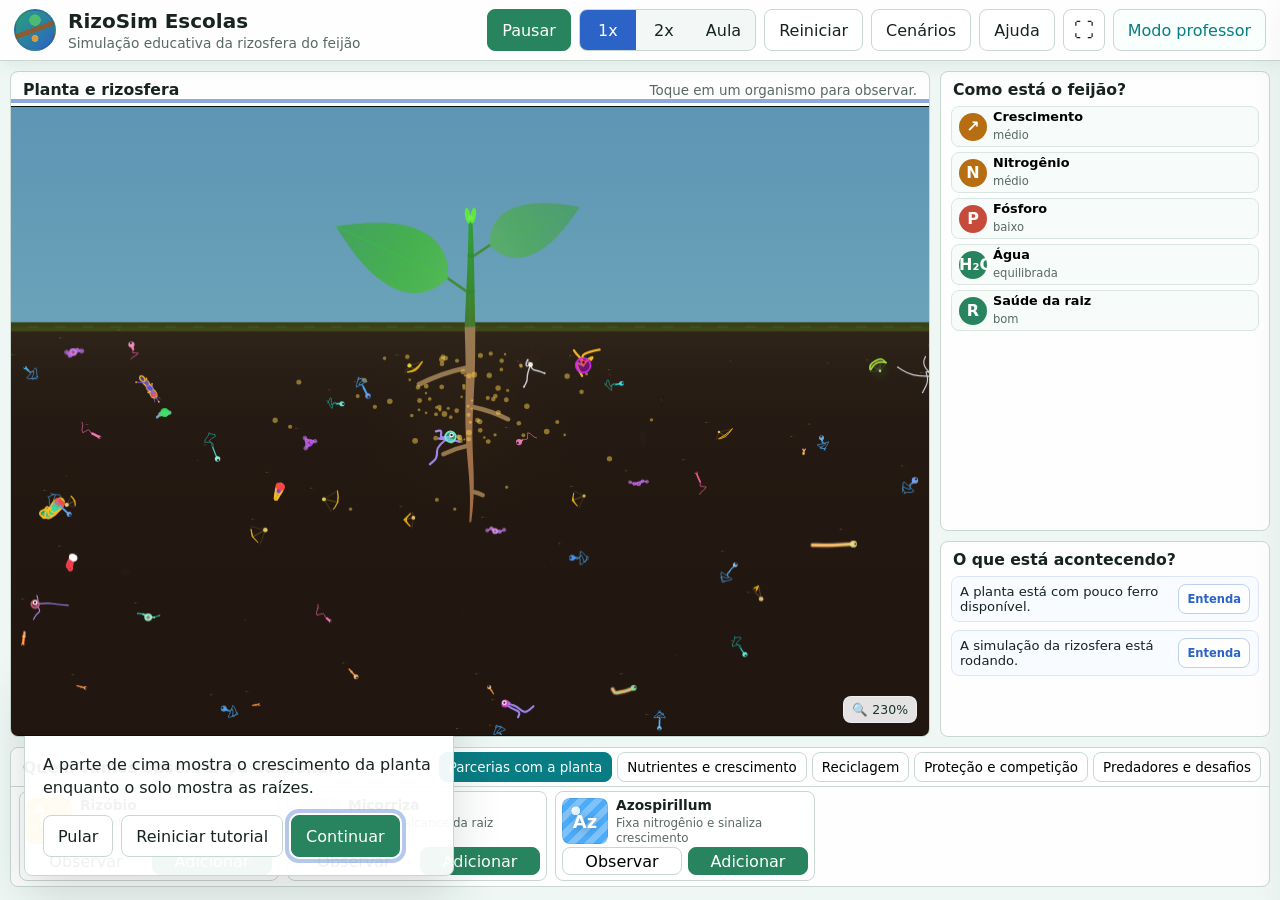
==== index.html @ 5b206ecc "Improve school explanations and tablet flow" ====
<!doctype html>
<html lang="pt-BR">
<head>
  <meta charset="utf-8">
  <meta name="viewport" content="width=device-width, initial-scale=1">
  <title>RizoSim Escolas</title>
  <link rel="stylesheet" href="css/styles.css">
</head>
<body>
  <a class="skip-link" href="#mainStage">Pular para a simulação</a>

  <div class="school-app">
    <header class="topbar">
      <div class="brand">
        <span class="brand-mark" aria-hidden="true"></span>
        <div>
          <h1>RizoSim Escolas</h1>
          <p>Simulação educativa da rizosfera do feijão</p>
        </div>
      </div>

      <nav class="top-actions" aria-label="Controles principais">
        <button id="playBtn" class="command primary" type="button">Pausar</button>
        <div class="segmented" role="group" aria-label="Velocidade da simulação">
          <button class="segment is-active" type="button" data-speed="1" aria-pressed="true">1x</button>
          <button class="segment" type="button" data-speed="2" aria-pressed="false">2x</button>
          <button class="segment" type="button" data-speed="4" aria-pressed="false">Aula</button>
        </div>
        <button id="resetBtn" class="command" type="button">Reiniciar</button>
        <button id="scenarioBtn" class="command" type="button" aria-expanded="false" aria-controls="scenarioPanel">Cenários</button>
        <button id="helpBtn" class="command" type="button">Ajuda</button>
        <button id="fullscreenBtn" class="icon-command" type="button" aria-label="Tela cheia" title="Tela cheia">⛶</button>
        <button id="teacherBtn" class="teacher-link" type="button" aria-controls="sb" aria-expanded="false">Modo professor</button>
      </nav>
    </header>

    <main id="mainStage" class="school-grid">
      <section class="simulation-region" aria-labelledby="simTitle">
        <div class="section-label">
          <h2 id="simTitle">Planta e rizosfera</h2>
          <span id="observeModeLabel">Toque em um organismo para observar.</span>
        </div>

        <div id="cw" class="canvas-shell" tabindex="0" role="img" aria-label="Simulação visual do feijão, suas raízes e organismos da rizosfera">
          <canvas id="pond"></canvas>
          <div id="zi" aria-hidden="true">100%</div>
          <div id="evl" class="engine-log" aria-hidden="true"></div>
          <div id="focusShade" aria-hidden="true"></div>
          <div id="selectionRing" aria-hidden="true"></div>
          <aside id="selectedBubble" class="selected-bubble" aria-live="polite" hidden>
            <button id="closeSelectionBtn" class="icon-command small" type="button" aria-label="Fechar seleção">×</button>
            <p class="eyebrow">O que está fazendo agora?</p>
            <h3 id="selectedName">Organismo</h3>
            <p id="selectedAction">Selecione um organismo na simulação.</p>
          </aside>
        </div>

        <p class="disclaimer">Esta é uma simulação educativa. Na natureza, os resultados dependem do solo, da planta, do ambiente e das linhagens dos organismos.</p>
        <p id="textAlternative" class="text-alternative" aria-live="polite">A simulação está iniciando.</p>
      </section>

      <aside class="bean-region" aria-labelledby="beanTitle">
        <div class="section-label">
          <h2 id="beanTitle">Como está o feijão?</h2>
        </div>
        <div id="beanIndicators" class="indicator-stack"></div>
      </aside>

      <aside class="events-region" aria-labelledby="eventsTitle">
        <div class="section-label">
          <h2 id="eventsTitle">O que está acontecendo?</h2>
        </div>
        <ol id="childEventList" class="child-events" aria-live="polite"></ol>
      </aside>

      <section class="organisms-region" aria-labelledby="organismsTitle">
        <div class="organism-head">
          <div class="section-label">
            <h2 id="organismsTitle">Quem vamos observar ou adicionar?</h2>
          </div>
          <div id="categoryTabs" class="category-tabs" role="tablist" aria-label="Categorias de organismos"></div>
        </div>
        <div id="organismCards" class="organism-cards" aria-live="polite"></div>
      </section>
    </main>
  </div>

  <div id="scenarioBackdrop" class="scenario-backdrop" hidden></div>
  <section id="scenarioPanel" class="floating-panel scenario-panel" role="dialog" aria-modal="true" aria-label="Cenários didáticos" tabindex="-1" hidden>
    <div class="floating-head">
      <h2>Cenários</h2>
      <button class="icon-command small" type="button" data-close-panel="scenarioPanel" aria-label="Fechar cenários">×</button>
    </div>
    <div id="scenarioList" class="scenario-list"></div>
  </section>

  <dialog id="explainDialog" class="explain-dialog">
    <form method="dialog">
      <button class="icon-command small dialog-close" value="close" aria-label="Fechar">×</button>
      <p id="explainEyebrow" class="eyebrow">Entenda</p>
      <h2 id="explainTitle">Acontecimento</h2>
      <p id="explainText"></p>
      <div id="explainActions" class="explain-actions" hidden></div>
    </form>
  </dialog>

  <section id="tutorialOverlay" class="tutorial-overlay" role="dialog" aria-labelledby="tutorialTitle" aria-describedby="tutorialText" hidden>
    <div class="tutorial-card">
      <p class="eyebrow">Exploração guiada</p>
      <h2 id="tutorialTitle">Este é o feijão.</h2>
      <p id="tutorialText">Observe a parte aérea e as raízes crescendo juntas.</p>
      <div class="tutorial-actions">
        <button id="tutorialSkipBtn" class="command" type="button">Pular</button>
        <button id="tutorialRestartBtn" class="command" type="button">Reiniciar tutorial</button>
        <button id="tutorialNextBtn" class="command primary" type="button">Continuar</button>
      </div>
    </div>
  </section>

  <div id="sbOverlay" class="teacher-overlay" hidden></div>
  <button id="sheetToggle" type="button" hidden>Configurações</button>
  <div id="mobileInfo" hidden></div>

  <aside id="sb" class="teacher-drawer" aria-label="Modo professor" aria-hidden="true">
    <div class="teacher-head">
      <div>
        <p class="eyebrow">Modo professor</p>
        <h2>Controles técnicos</h2>
      </div>
      <button id="teacherClose" class="icon-command" type="button" aria-label="Fechar modo professor">×</button>
    </div>

    <div class="teacher-controls">
      <button id="btnP" class="command primary" type="button" onclick="RizoSimEngine.togglePause()">Pausar</button>
      <button class="command" type="button" onclick="RizoSimEngine.reset()">Reiniciar</button>
      <button class="command danger" type="button" onclick="bottleneck()">Gargalo populacional</button>
    </div>

    <div class="teacher-card">
      <h3>Velocidade</h3>
      <div class="srow teacher-speed" role="group" aria-label="Velocidade técnica">
        <button id="sp1" class="is-active" type="button" data-speed="1" onclick="RizoSimEngine.setSpeed(1)">1x</button>
        <button id="sp2" type="button" data-speed="2" onclick="RizoSimEngine.setSpeed(2)">2x</button>
        <button id="sp4" type="button" data-speed="4" onclick="RizoSimEngine.setSpeed(4)">Aula</button>
        <button id="sp8" type="button" onclick="RizoSimEngine.setSpeed(8)">8x</button>
      </div>
    </div>

    <div class="teacher-card">
      <h3>Valores da planta</h3>
      <div class="teacher-bars">
        <div><span>Biomassa</span><b id="tBio">50</b><i><em id="bBio"></em></i></div>
        <div><span>N</span><b id="tN">35</b><i><em id="bN"></em></i></div>
        <div><span>P</span><b id="tP">30</b><i><em id="bP"></em></i></div>
        <div><span>Fe</span><b id="tFe">25</b><i><em id="bFe"></em></i></div>
        <div><span>AIA</span><b id="tAIA">10</b><i><em id="bAIA"></em></i></div>
        <div><span>Estresse</span><b id="tStr">0</b><i><em id="bStr"></em></i></div>
      </div>
    </div>

    <div class="teacher-card">
      <h3>Estoques químicos</h3>
      <div class="soil-readouts">
        <div><span>C orgânico</span><i><em id="sbCorg"></em></i><b id="svCorg">800</b></div>
        <div><span>NH4+</span><i><em id="sbNH4"></em></i><b id="svNH4">45</b></div>
        <div><span>NO3-</span><i><em id="sbNO3"></em></i><b id="svNO3">35</b></div>
        <div><span>Fósforo livre</span><i><em id="sbPfree"></em></i><b id="svPfree">25</b></div>
        <div><span>Fósforo ligado</span><i><em id="sbPbound"></em></i><b id="svPbound">60</b></div>
        <div><span>Fe3+</span><i><em id="sbFe3"></em></i><b id="svFe3">60</b></div>
        <div><span>Fe2+</span><i><em id="sbFe2"></em></i><b id="svFe2">15</b></div>
        <div><span>Oxigênio</span><i><em id="sbO2"></em></i><b id="svO2">75</b></div>
      </div>
    </div>

    <div class="teacher-card">
      <h3>Ambiente e estoques iniciais</h3>
      <div class="soil-buttons" role="group" aria-label="Tipo de solo">
        <button id="sSandy" type="button" onclick="setSoil('sandy')">Arenoso</button>
        <button id="sLoam" class="act" type="button" onclick="setSoil('loam')">Franco</button>
        <button id="sClay" type="button" onclick="setSoil('clay')">Argiloso</button>
      </div>
      <label>Microbiota inicial <output id="vMI">1.0x</output><input id="rMI" type="range" min="0" max="4" step="0.1" value="1"></label>
      <label>C orgânico <output id="vIC">800</output><input id="rIC" type="range" min="0" max="1500" step="10" value="800"></label>
      <label>NH4+ <output id="vINH4">45</output><input id="rINH4" type="range" min="0" max="150" value="45"></label>
      <label>NO3- <output id="vINO3">35</output><input id="rINO3" type="range" min="0" max="150" value="35"></label>
      <label>Fósforo livre <output id="vIPf">25</output><input id="rIPf" type="range" min="0" max="100" value="25"></label>
      <label>Fósforo ligado <output id="vIPb">60</output><input id="rIPb" type="range" min="0" max="200" value="60"></label>
      <label>Fe3+ <output id="vIFe3">60</output><input id="rIFe3" type="range" min="0" max="150" value="60"></label>
      <label>Fe2+ <output id="vIFe2">15</output><input id="rIFe2" type="range" min="0" max="100" value="15"></label>
      <label>Temperatura <output id="vT">25°C</output><input id="rT" type="range" min="5" max="45" value="25" oninput="updEnv()"></label>
      <label>pH <output id="vPH">6.5</output><input id="rPH" type="range" min="4" max="9" step="0.1" value="6.5" oninput="updEnv()"></label>
      <label>Umidade <output id="vM">60%</output><input id="rM" type="range" min="10" max="100" value="60" oninput="updEnv()"></label>
      <label>Luz <output id="vLI">70%</output><input id="rLI" type="range" min="0" max="100" value="70" oninput="updEnv()"></label>
      <label>UV <output id="vUV">15%</output><input id="rUV" type="range" min="0" max="100" value="15" oninput="updEnv()"></label>
      <label>Agroquímicos <output id="vTX">0%</output><input id="rTX" type="range" min="0" max="100" value="0" oninput="updEnv()"></label>
    </div>

    <div class="teacher-card">
      <h3>Inoculação técnica</h3>
      <select id="selInoc">
        <option value="-1">Seleção</option>
        <option value="0">Pseudomonas</option>
        <option value="1">Bacillus</option>
        <option value="2">Azospirillum</option>
        <option value="3">Methylobacterium</option>
        <option value="4">Trichoderma</option>
        <option value="5">Rhizobium</option>
        <option value="6">Patógeno</option>
        <option value="7">Cianobactéria</option>
        <option value="8">Protozoário</option>
        <option value="9">Nematoide</option>
        <option value="10">Saprófito</option>
        <option value="11">Micorriza</option>
        <option value="12">Arthrobotrys</option>
      </select>
      <select id="selHM">
        <option value="off">Mapa de nutrientes desligado</option>
        <option value="NH4">NH4+</option>
        <option value="NO3">NO3-</option>
        <option value="PO4free">Fósforo livre</option>
        <option value="Fe2">Fe2+</option>
        <option value="Fe3">Fe3+</option>
        <option value="organicC">Carbono orgânico</option>
        <option value="O2">Oxigênio</option>
      </select>
      <p class="teacher-note">Grade: <span id="gridInfo">--</span></p>
    </div>

    <div class="teacher-card">
      <h3>Populações e eventos</h3>
      <div class="stat-grid">
        <span>Micróbios</span><b id="sPop">0</b>
        <span>Exsudatos</span><b id="sFd">0</b>
        <span>Nódulos</span><b id="sNod">0</b>
        <span>Mortes</span><b id="sDea">0</b>
        <span>Nascidos</span><b id="sBir">0</b>
        <span>Plântulas</span><b id="sSdl">0</b>
        <span>Limitante</span><b id="sLim">--</b>
      </div>
      <svg id="cG" class="guild-chart" width="100%" height="96" aria-hidden="true"></svg>
      <div id="legG" class="guild-legend"></div>
      <div id="diagTxt" class="teacher-diagnostic">Aguardando dados...</div>
      <div id="diagRec" class="teacher-recommendation"></div>
    </div>

    <div class="teacher-card ac" id="selP" style="display:none">
      <h3>Organismo selecionado</h3>
      <div id="selG" class="selected-technical"></div>
    </div>
  </aside>

  <script src="js/engine.js"></script>
  <script src="js/organisms.js"></script>
  <script src="js/environment.js"></script>
  <script src="js/plant.js"></script>
  <script src="js/ui-teacher.js"></script>
  <script src="js/tutorial.js"></script>
  <script src="js/ui-child.js"></script>
</body>
</html>
---- css/styles.css ----
:root{
  --bg:#eef7f4;
  --surface:#ffffff;
  --surface-2:#e8f1ff;
  --ink:#17231f;
  --muted:#586862;
  --line:#c8d8d1;
  --green:#28845f;
  --teal:#087d84;
  --blue:#2b63c6;
  --amber:#b76d12;
  --coral:#c64b3b;
  --violet:#7760b8;
  --shadow:0 18px 48px rgba(24,45,39,.16);
  --radius:8px;
}

*{box-sizing:border-box}
html,body{height:100%}
body{
  margin:0;
  background:var(--bg);
  color:var(--ink);
  font-family:Inter,ui-sans-serif,system-ui,-apple-system,BlinkMacSystemFont,"Segoe UI",sans-serif;
  overflow:hidden;
}
button,input,select{font:inherit}
button{touch-action:manipulation}
button:focus-visible,
select:focus-visible,
input:focus-visible,
#cw:focus-visible{
  outline:4px solid rgba(43,99,198,.35);
  outline-offset:2px;
}

.skip-link{
  position:fixed;
  top:10px;
  left:10px;
  z-index:1000;
  transform:translateY(-160%);
  background:#fff;
  color:var(--blue);
  padding:10px 14px;
  border:2px solid var(--blue);
  border-radius:var(--radius);
}
.skip-link:focus{transform:none}

.school-app{
  min-height:100dvh;
  display:flex;
  flex-direction:column;
}

.topbar{
  display:flex;
  align-items:center;
  justify-content:space-between;
  gap:16px;
  padding:9px 14px;
  background:rgba(255,255,255,.92);
  border-bottom:1px solid var(--line);
  box-shadow:0 4px 18px rgba(31,64,53,.08);
  z-index:20;
}

.brand{
  display:flex;
  align-items:center;
  gap:12px;
  min-width:220px;
}
.brand-mark{
  width:42px;
  height:42px;
  border-radius:50%;
  background:
    radial-gradient(circle at 50% 24%, #4dbb72 0 16%, transparent 17%),
    linear-gradient(160deg, transparent 0 44%, #8a5b34 45% 54%, transparent 55%),
    radial-gradient(circle at 50% 72%, #d39c45 0 10%, transparent 11%),
    linear-gradient(135deg,#2b9f7d,#2b63c6);
  border:2px solid rgba(23,35,31,.1);
}
.brand h1{
  margin:0;
  font-size:1.25rem;
  line-height:1.1;
  letter-spacing:0;
}
.brand p{
  margin:3px 0 0;
  color:var(--muted);
  font-size:.86rem;
}

.top-actions{
  display:flex;
  align-items:center;
  justify-content:flex-end;
  gap:8px;
  flex-wrap:wrap;
}

.command,
.icon-command,
.teacher-link,
.segment{
  min-height:42px;
  border:1px solid var(--line);
  border-radius:var(--radius);
  background:var(--surface);
  color:var(--ink);
  padding:0 14px;
  cursor:pointer;
}
.command.primary{
  background:var(--green);
  color:#fff;
  border-color:var(--green);
}
.command.danger{
  color:#fff;
  background:var(--coral);
  border-color:var(--coral);
}
.teacher-link{
  color:var(--teal);
  background:#f8fffd;
}
.icon-command{
  width:42px;
  padding:0;
  display:inline-grid;
  place-items:center;
  font-size:1.25rem;
}
.icon-command.small{
  width:34px;
  min-height:34px;
  font-size:1.1rem;
}
.segmented{
  display:flex;
  background:#f3f7f5;
  border:1px solid var(--line);
  border-radius:var(--radius);
  overflow:hidden;
}
.segment{
  min-height:40px;
  border:0;
  border-radius:0;
  background:transparent;
  min-width:56px;
}
.segment.is-active,
.teacher-speed button.is-active{
  background:var(--blue);
  color:#fff;
}

.school-grid{
  height:calc(100dvh - 64px);
  padding:10px;
  display:grid;
  grid-template-columns:minmax(0,1fr) 330px;
  grid-template-rows:minmax(0,1fr) 196px 140px;
  gap:10px;
}

.simulation-region,
.bean-region,
.events-region,
.organisms-region,
.floating-panel,
.teacher-card,
.selected-bubble,
.tutorial-card{
  background:rgba(255,255,255,.94);
  border:1px solid var(--line);
  border-radius:var(--radius);
}

.simulation-region{
  grid-column:1;
  grid-row:1 / 3;
  position:relative;
  min-width:0;
  min-height:0;
  display:flex;
  flex-direction:column;
  overflow:hidden;
}
.section-label{
  display:flex;
  align-items:baseline;
  justify-content:space-between;
  gap:10px;
  padding:8px 12px 7px;
}
.section-label h2,
.organism-head h2{
  margin:0;
  font-size:.98rem;
  letter-spacing:0;
}
.section-label span,
.disclaimer,
.text-alternative{
  color:var(--muted);
  font-size:.84rem;
}

.canvas-shell{
  position:relative;
  flex:1;
  min-height:0;
  overflow:hidden;
  background:#07120d;
  border-top:1px solid rgba(0,0,0,.08);
  border-bottom:1px solid rgba(0,0,0,.08);
}
.canvas-shell::after{
  content:"";
  position:absolute;
  inset:0;
  z-index:3;
  pointer-events:none;
  opacity:0;
  transition:opacity .25s ease,background .25s ease;
  mix-blend-mode:soft-light;
}
body[data-water="dry"] .canvas-shell::after{
  opacity:.28;
  background:linear-gradient(180deg,rgba(183,109,18,.18),rgba(198,75,59,.28));
}
body[data-water="watch"] .canvas-shell::after{
  opacity:.16;
  background:linear-gradient(180deg,rgba(183,109,18,.14),rgba(43,99,198,.10));
}
body[data-water="wet"] .canvas-shell::after{
  opacity:.24;
  background:linear-gradient(180deg,rgba(43,99,198,.24),rgba(8,125,132,.24));
}
#pond{
  display:block;
  width:100%;
  height:100%;
  cursor:crosshair;
  touch-action:none;
}
#pond.drag{cursor:grabbing}
#zi{
  position:absolute;
  right:12px;
  bottom:12px;
  z-index:4;
  background:rgba(255,255,255,.88);
  color:#17362b;
  border:1px solid rgba(255,255,255,.5);
  border-radius:var(--radius);
  padding:5px 8px;
  font-size:.78rem;
  pointer-events:none;
}
.engine-log{
  position:absolute;
  left:-9999px;
  width:1px;
  height:1px;
  overflow:hidden;
}
#focusShade{
  display:none;
}
#focusShade.is-active{display:none}
#selectionRing{
  position:absolute;
  z-index:7;
  width:56px;
  height:56px;
  margin:-28px 0 0 -28px;
  border:3px solid #fff;
  border-radius:50%;
  box-shadow:0 0 0 4px rgba(43,99,198,.55),0 0 24px rgba(255,255,255,.7);
  pointer-events:none;
  opacity:0;
  transform:scale(.8);
  transition:opacity .16s ease,transform .16s ease;
}
#selectionRing.is-active{
  opacity:1;
  transform:scale(1);
}
.selected-bubble{
  position:absolute;
  left:16px;
  bottom:44px;
  z-index:8;
  max-width:min(360px,calc(100% - 32px));
  padding:14px 44px 14px 14px;
  box-shadow:var(--shadow);
}
.selected-bubble h3{
  margin:2px 0 6px;
  font-size:1.1rem;
}
.selected-bubble p{margin:0}
.selected-bubble .icon-command{
  position:absolute;
  right:8px;
  top:8px;
}
.eyebrow{
  margin:0;
  color:var(--teal);
  font-size:.72rem;
  text-transform:uppercase;
  letter-spacing:.08em;
  font-weight:700;
}
.disclaimer{
  position:absolute;
  left:12px;
  right:12px;
  bottom:8px;
  z-index:6;
  margin:0;
  padding:6px 9px;
  background:rgba(255,255,255,.82);
  border:1px solid rgba(200,216,209,.8);
  border-radius:var(--radius);
  backdrop-filter:blur(6px);
  font-size:.74rem;
}
.text-alternative{
  position:absolute;
  width:1px;
  height:1px;
  overflow:hidden;
  clip-path:inset(50%);
  white-space:nowrap;
}

.bean-region{
  grid-column:2;
  grid-row:1;
  align-self:stretch;
  min-height:0;
  overflow:hidden;
  max-height:none;
}
.events-region{
  grid-column:2;
  grid-row:2;
  align-self:stretch;
  min-height:0;
  overflow:hidden;
  max-height:none;
}
.indicator-stack{
  display:grid;
  gap:5px;
  padding:0 10px 8px;
}
.indicator{
  display:grid;
  grid-template-columns:28px 1fr;
  gap:6px;
  align-items:center;
  min-height:37px;
  padding:3px 7px;
  background:#f7fbf9;
  border:1px solid #d9e7e0;
  border-radius:var(--radius);
  cursor:pointer;
  text-align:left;
}
.indicator-icon{
  width:28px;
  height:28px;
  border-radius:50%;
  display:grid;
  place-items:center;
  color:#fff;
  font-weight:800;
}
.indicator strong{
  display:block;
  font-size:.8rem;
  line-height:1.1;
}
.indicator small{
  color:var(--muted);
  font-size:.72rem;
}
.simple-bar{
  height:5px;
  margin-top:3px;
  background:#dfe9e5;
  border-radius:999px;
  overflow:hidden;
}
.simple-bar span{
  display:block;
  height:100%;
  width:0%;
  background:var(--green);
  transition:width .25s ease;
}
.indicator[data-state="baixo"] .simple-bar span{background:var(--coral)}
.indicator[data-state="medio"] .simple-bar span{background:var(--amber)}
.indicator[data-state="bom"] .simple-bar span{background:var(--green)}

.child-events{
  list-style:none;
  margin:0;
  padding:0 10px 10px;
  display:grid;
  gap:8px;
  overflow:auto;
  max-height:calc(100% - 48px);
}
.child-events li{
  display:grid;
  grid-template-columns:1fr auto;
  gap:8px;
  align-items:center;
  padding:7px 8px;
  background:#f8fbff;
  border:1px solid #dce6f8;
  border-radius:var(--radius);
}
.child-events p{
  margin:0;
  font-size:.82rem;
}
.understand-btn{
  border:1px solid #bfd0ed;
  color:var(--blue);
  background:#fff;
  border-radius:var(--radius);
  min-height:30px;
  padding:0 8px;
  cursor:pointer;
  font-size:.72rem;
  font-weight:700;
}

.organisms-region{
  grid-column:1 / 3;
  grid-row:3;
  display:grid;
  grid-template-rows:auto minmax(0,1fr);
  min-height:0;
  overflow:hidden;
}
.organism-head{
  display:flex;
  justify-content:space-between;
  gap:12px;
  align-items:center;
  padding-right:8px;
  border-bottom:1px solid var(--line);
}
.category-tabs{
  display:flex;
  gap:5px;
  overflow-x:auto;
  padding:4px 0;
}
.category-tabs button{
  white-space:nowrap;
  min-height:30px;
  border:1px solid var(--line);
  border-radius:var(--radius);
  background:#fff;
  padding:0 9px;
  cursor:pointer;
  font-size:.84rem;
}
.category-tabs button[aria-selected="true"]{
  background:var(--teal);
  color:#fff;
  border-color:var(--teal);
}
.organism-cards{
  padding:4px 8px 5px;
  display:grid;
  grid-auto-flow:column;
  grid-auto-columns:minmax(210px,260px);
  gap:8px;
  overflow-x:auto;
  overflow-y:hidden;
}
.organism-card{
  min-height:82px;
  display:grid;
  grid-template-columns:46px 1fr;
  grid-template-rows:auto 1fr auto;
  gap:3px 8px;
  padding:6px;
  background:#fff;
  border:1px solid var(--line);
  border-radius:var(--radius);
}
.org-icon{
  grid-row:1 / 3;
  width:46px;
  height:46px;
  border-radius:var(--radius);
  position:relative;
  overflow:hidden;
  background:
    radial-gradient(circle at 30% 28%, rgba(255,255,255,.88) 0 9%, transparent 10%),
    repeating-linear-gradient(135deg, rgba(255,255,255,.28) 0 6px, transparent 6px 12px),
    var(--org-color,#2b9f7d);
  box-shadow:inset 0 0 0 1px rgba(0,0,0,.08);
}
.org-icon::after{
  content:attr(data-initial);
  position:absolute;
  inset:0;
  display:grid;
  place-items:center;
  color:#fff;
  font-size:1.12rem;
  font-weight:900;
  text-shadow:0 1px 8px rgba(0,0,0,.25);
}
.org-icon.morph-fungi{border-radius:50% 20% 50% 20%}
.org-icon.morph-nema{border-radius:999px;background:repeating-linear-gradient(90deg,rgba(255,255,255,.24) 0 4px,transparent 4px 9px),var(--org-color,#fb923c)}
.org-icon.morph-proto{clip-path:polygon(50% 0,96% 35%,78% 100%,20% 90%,0 28%)}
.organism-card h3{
  margin:0;
  font-size:.86rem;
  line-height:1.12;
}
.organism-card p{
  margin:0;
  color:var(--muted);
  font-size:.74rem;
  line-height:1.2;
  display:-webkit-box;
  -webkit-line-clamp:2;
  -webkit-box-orient:vertical;
  overflow:hidden;
}
.card-actions{
  grid-column:1 / 3;
  display:grid;
  grid-template-columns:1fr 1fr;
  gap:6px;
}
.card-actions button{
  min-height:28px;
  border-radius:var(--radius);
  border:1px solid var(--line);
  background:#fff;
  cursor:pointer;
}
.card-actions button:last-child{
  background:var(--green);
  color:#fff;
  border-color:var(--green);
}

.floating-panel{
  position:fixed;
  right:16px;
  top:84px;
  z-index:60;
  width:min(420px,calc(100vw - 32px));
  box-shadow:var(--shadow);
  padding:12px;
}
.scenario-backdrop{
  position:fixed;
  inset:0;
  z-index:84;
  background:rgba(9,20,17,.34);
  backdrop-filter:blur(2px);
}
.scenario-backdrop[hidden],
.scenario-panel[hidden]{
  display:none;
}
.scenario-panel{
  top:82px;
  right:16px;
  z-index:85;
  width:min(520px,calc(100vw - 32px));
  max-height:calc(100dvh - 106px);
  display:grid;
  grid-template-rows:auto minmax(0,1fr);
  overflow:hidden;
  background:#fff;
}
.floating-head{
  display:flex;
  align-items:center;
  justify-content:space-between;
  gap:12px;
  margin-bottom:10px;
}
.floating-head h2{margin:0;font-size:1rem}
.scenario-list{
  display:grid;
  gap:8px;
  min-height:0;
  overflow:auto;
  padding-right:4px;
}
.scenario-item{
  display:grid;
  gap:4px;
  text-align:left;
  min-height:74px;
  padding:10px;
  background:#fff;
  border:1px solid var(--line);
  border-radius:var(--radius);
  cursor:pointer;
}
.scenario-item strong{font-size:.94rem}
.scenario-item span{
  color:var(--muted);
  font-size:.84rem;
  line-height:1.32;
}

.explain-dialog{
  width:min(520px,calc(100vw - 32px));
  border:0;
  border-radius:var(--radius);
  box-shadow:var(--shadow);
  padding:0;
}
.explain-dialog::backdrop{background:rgba(9,20,17,.42)}
.explain-dialog form{
  padding:22px;
  position:relative;
}
.dialog-close{
  position:absolute;
  right:12px;
  top:12px;
}
.explain-dialog h2{
  margin:4px 42px 10px 0;
  font-size:1.25rem;
}
.explain-dialog p:last-child{
  margin-bottom:0;
  line-height:1.5;
}
.explain-actions{
  display:flex;
  flex-wrap:wrap;
  gap:8px;
  margin-top:16px;
}
.explain-actions[hidden]{
  display:none;
}
.explain-actions button{
  min-height:38px;
  border:1px solid var(--line);
  border-radius:var(--radius);
  background:#fff;
  color:var(--ink);
  padding:0 12px;
  cursor:pointer;
}
.explain-actions button[aria-pressed="true"]{
  background:var(--teal);
  border-color:var(--teal);
  color:#fff;
}

.tutorial-overlay{
  position:fixed;
  inset:0;
  z-index:70;
  pointer-events:none;
  background:transparent;
}
.tutorial-card{
  pointer-events:auto;
  position:absolute;
  left:24px;
  bottom:24px;
  width:min(430px,calc(100vw - 48px));
  padding:18px;
  box-shadow:var(--shadow);
}
.tutorial-card h2{
  margin:6px 0;
  font-size:1.35rem;
}
.tutorial-card p{line-height:1.45}
.tutorial-actions{
  display:flex;
  gap:8px;
  flex-wrap:wrap;
  margin-top:12px;
}
.tutorial-focus{
  position:relative;
  z-index:71;
  outline:4px solid rgba(43,99,198,.55);
  outline-offset:3px;
  box-shadow:0 0 0 8px rgba(255,255,255,.55);
}

.teacher-overlay{
  position:fixed;
  inset:0;
  z-index:79;
  background:rgba(9,20,17,.38);
}
.teacher-drawer{
  position:fixed;
  inset:0 0 0 auto;
  z-index:80;
  width:min(460px,100vw);
  padding:16px;
  overflow:auto;
  background:#f8fbff;
  border-left:1px solid var(--line);
  box-shadow:var(--shadow);
  transform:translateX(105%);
  transition:transform .22s ease;
}
.teacher-drawer.is-open{
  transform:translateX(0);
}
.teacher-head,
.teacher-controls{
  display:flex;
  align-items:center;
  justify-content:space-between;
  gap:10px;
  margin-bottom:12px;
}
.teacher-head h2{
  margin:2px 0 0;
  font-size:1.25rem;
}
.teacher-controls{
  justify-content:stretch;
}
.teacher-controls .command{flex:1}
.teacher-card{
  padding:12px;
  margin-bottom:12px;
}
.teacher-card h3{
  margin:0 0 10px;
  font-size:.98rem;
}
.teacher-speed{
  display:grid;
  grid-template-columns:repeat(4,1fr);
  gap:6px;
}
.teacher-speed button,
.soil-buttons button{
  min-height:38px;
  border:1px solid var(--line);
  background:#fff;
  border-radius:var(--radius);
  cursor:pointer;
}
.soil-buttons{
  display:grid;
  grid-template-columns:repeat(3,1fr);
  gap:6px;
  margin-bottom:10px;
}
.soil-buttons .act{
  background:var(--green);
  color:#fff;
}
.teacher-card label{
  display:grid;
  grid-template-columns:1fr auto;
  gap:6px 10px;
  align-items:center;
  color:var(--muted);
  font-size:.87rem;
  margin:10px 0;
}
.teacher-card output{
  color:var(--ink);
  font-weight:700;
}
.teacher-card input[type="range"]{
  grid-column:1 / 3;
  width:100%;
}
.teacher-card select{
  width:100%;
  min-height:40px;
  border:1px solid var(--line);
  border-radius:var(--radius);
  background:#fff;
  margin-bottom:8px;
  padding:0 10px;
}
.teacher-bars,
.soil-readouts{
  display:grid;
  gap:8px;
}
.teacher-bars div,
.soil-readouts div{
  display:grid;
  grid-template-columns:100px 42px 1fr;
  gap:8px;
  align-items:center;
  font-size:.83rem;
}
.teacher-bars b,
.soil-readouts b{
  text-align:right;
}
.teacher-bars i,
.soil-readouts i{
  display:block;
  height:9px;
  background:#dbe5e0;
  border-radius:999px;
  overflow:hidden;
}
.teacher-bars em,
.soil-readouts em{
  display:block;
  width:0%;
  height:100%;
  background:var(--teal);
}
.stat-grid{
  display:grid;
  grid-template-columns:1fr auto;
  gap:6px 14px;
  font-size:.88rem;
}
.guild-chart{
  margin-top:10px;
  background:#edf3f8;
  border-radius:var(--radius);
}
.guild-legend{
  display:flex;
  flex-wrap:wrap;
  gap:5px 9px;
  margin-top:8px;
  font-size:.75rem;
}
.teacher-diagnostic,
.teacher-recommendation{
  margin-top:10px;
  padding:10px;
  border-radius:var(--radius);
  background:#eef7f4;
  font-size:.86rem;
  line-height:1.45;
}
.teacher-recommendation:empty{display:none}
.selected-technical{
  display:grid;
  grid-template-columns:auto 1fr;
  gap:5px 10px;
  font-size:.84rem;
}
.selected-technical .l{color:var(--muted)}
.teacher-note{
  margin:0;
  color:var(--muted);
  font-size:.8rem;
}

.motion-reduced #selectionRing,
.motion-reduced #focusShade,
.motion-reduced .simple-bar span,
.motion-reduced .teacher-drawer,
.motion-reduced .tutorial-overlay{
  transition:none;
}

@media (max-width:1100px){
  body{overflow:auto}
  .topbar{
    align-items:flex-start;
    flex-direction:column;
  }
  .top-actions{justify-content:flex-start}
  .school-grid{
    height:calc(100dvh - 126px);
    min-height:620px;
    grid-template-rows:minmax(0,1fr) 180px 160px;
  }
  .category-tabs button{min-height:36px}
  .card-actions button{min-height:40px}
}

@media (max-width:900px){
  .school-grid{
    height:auto;
    min-height:calc(100dvh - 126px);
    grid-template-columns:1fr;
    grid-template-rows:minmax(520px,68dvh) auto auto auto;
    overflow:visible;
  }
  .simulation-region,
  .bean-region,
  .events-region,
  .organisms-region{
    grid-column:1;
    grid-row:auto;
    max-height:none;
  }
  .indicator-stack{
    grid-template-columns:repeat(5,minmax(128px,1fr));
    overflow-x:auto;
  }
  .indicator{
    grid-template-columns:34px 1fr;
    gap:8px;
    min-height:46px;
    padding:7px 9px;
  }
  .indicator-icon{
    width:34px;
    height:34px;
  }
  .category-tabs{
    padding:6px 0;
  }
  .category-tabs button{
    min-height:44px;
    font-size:.9rem;
  }
  .organism-cards{
    grid-auto-columns:minmax(210px,260px);
  }
  .organism-card{
    min-height:110px;
    grid-template-columns:58px 1fr;
    gap:6px 11px;
    padding:10px;
  }
  .org-icon{
    width:58px;
    height:58px;
  }
  .card-actions button{
    min-height:44px;
  }
}

@media (max-width:680px){
  .topbar{padding:10px}
  .brand h1{font-size:1.08rem}
  .brand p{font-size:.78rem}
  .top-actions{
    width:100%;
    display:grid;
    grid-template-columns:1fr 1fr;
  }
  .segmented{
    grid-column:1 / 3;
  }
  .segment{flex:1}
  .school-grid{
    padding:10px;
    gap:10px;
    grid-template-rows:minmax(460px,64dvh) auto auto auto;
  }
  .section-label{
    align-items:flex-start;
    flex-direction:column;
  }
  .canvas-shell{min-height:0}
  .indicator-stack{
    grid-template-columns:1fr;
  }
  .organism-head{
    display:block;
    padding-right:0;
  }
  .category-tabs{
    padding:0 12px 10px;
  }
  .organism-cards{
    grid-auto-columns:minmax(205px,78vw);
  }
  .floating-panel{
    left:10px;
    right:10px;
    top:84px;
    width:auto;
  }
  .scenario-panel{
    left:12px;
    right:12px;
    top:72px;
    width:auto;
    max-height:calc(100dvh - 92px);
  }
  .tutorial-card{
    left:12px;
    right:12px;
    bottom:12px;
    width:auto;
  }
  .teacher-drawer{
    width:100vw;
  }
}

@media (prefers-reduced-motion:reduce){
  *,
  *::before,
  *::after{
    animation-duration:.01ms!important;
    animation-iteration-count:1!important;
    scroll-behavior:auto!important;
    transition-duration:.01ms!important;
  }
}
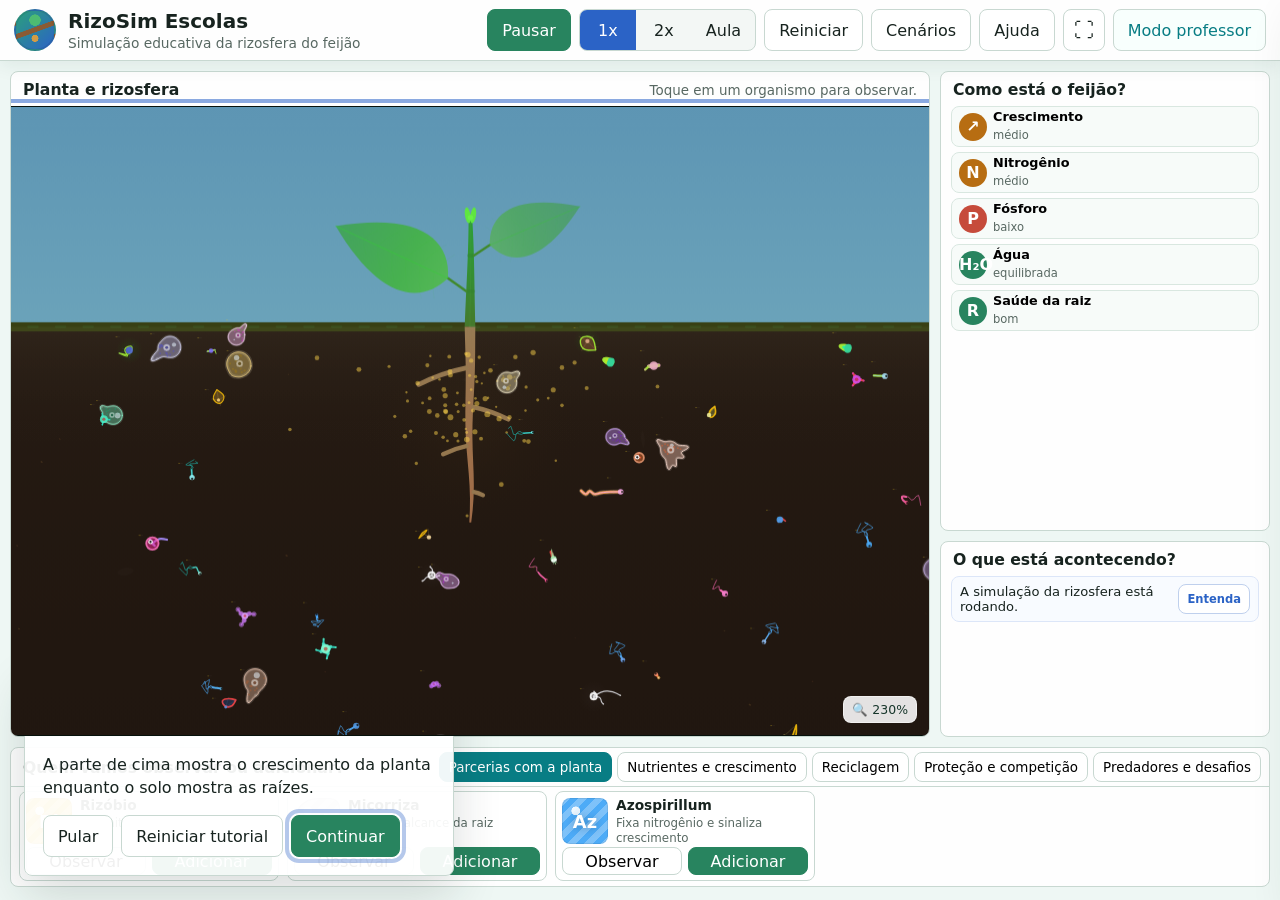
==== commit e9bb8ef5: "Protozoário vira ameba: corpo ameboide com pseudópodes, fagocitose e três morfotipos do solo Corpo d" ====
--- a/index.html
+++ b/index.html
@@ -249,6 +249,7 @@
     </div>
   </aside>
 
+  <script src="js/ameba-lite.js"></script>
   <script src="js/engine.js"></script>
   <script src="js/organisms.js"></script>
   <script src="js/environment.js"></script>
--- a/css/styles.css
+++ b/css/styles.css
@@ -532,7 +532,7 @@
 }
 .org-icon.morph-fungi{border-radius:50% 20% 50% 20%}
 .org-icon.morph-nema{border-radius:999px;background:repeating-linear-gradient(90deg,rgba(255,255,255,.24) 0 4px,transparent 4px 9px),var(--org-color,#fb923c)}
-.org-icon.morph-proto{clip-path:polygon(50% 0,96% 35%,78% 100%,20% 90%,0 28%)}
+.org-icon.morph-proto{border-radius:62% 38% 70% 30% / 44% 64% 36% 56%;transform:rotate(-12deg)}
 .organism-card h3{
   margin:0;
   font-size:.86rem;
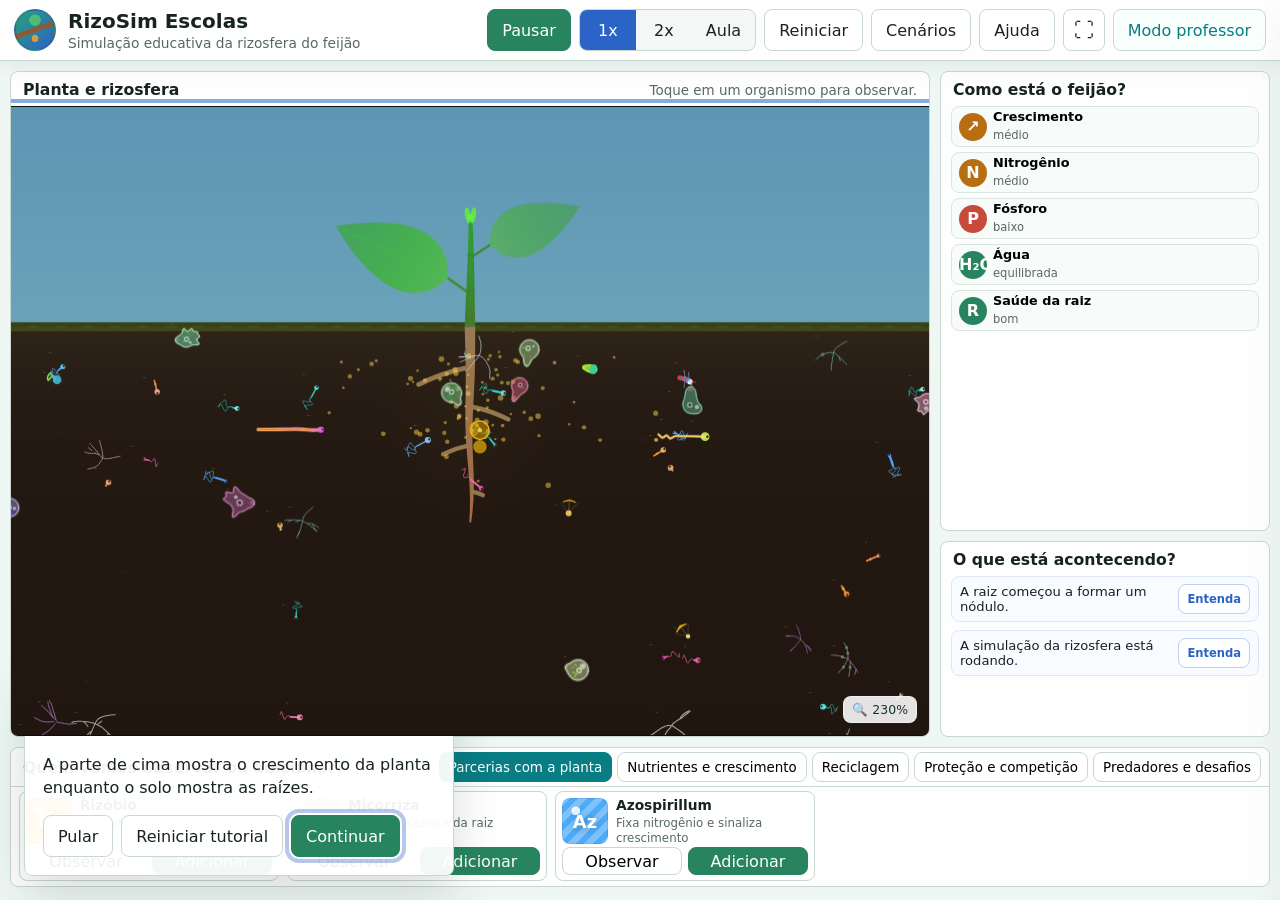
==== commit 1cff1030: "Fungos viram micélio e organismos novos passam a ser só camada visual Micélio que cresce pela ponta " ====
--- a/index.html
+++ b/index.html
@@ -250,6 +250,8 @@
   </aside>
 
   <script src="js/ameba-lite.js"></script>
+  <script src="js/micelio-lite.js"></script>
+  <script src="js/skins.js"></script>
   <script src="js/engine.js"></script>
   <script src="js/organisms.js"></script>
   <script src="js/environment.js"></script>
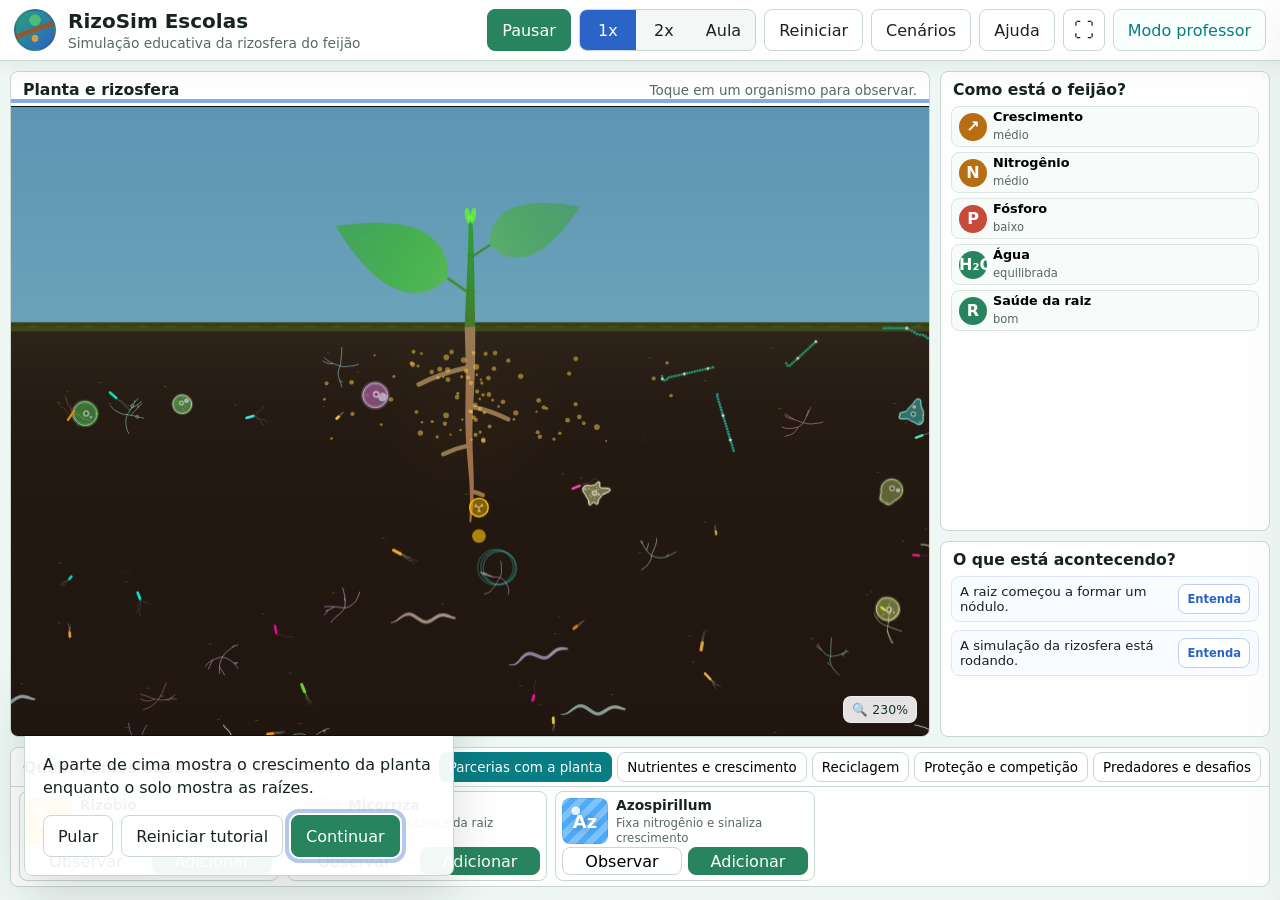
==== commit 9ca38cce: "Bactérias, cianobactérias e nematoides com corpo novo Bactérias rígidas com flagelos (corre e cambal" ====
--- a/index.html
+++ b/index.html
@@ -251,6 +251,8 @@
 
   <script src="js/ameba-lite.js"></script>
   <script src="js/micelio-lite.js"></script>
+  <script src="js/bacteria-lite.js"></script>
+  <script src="js/nematoide-lite.js"></script>
   <script src="js/skins.js"></script>
   <script src="js/engine.js"></script>
   <script src="js/organisms.js"></script>
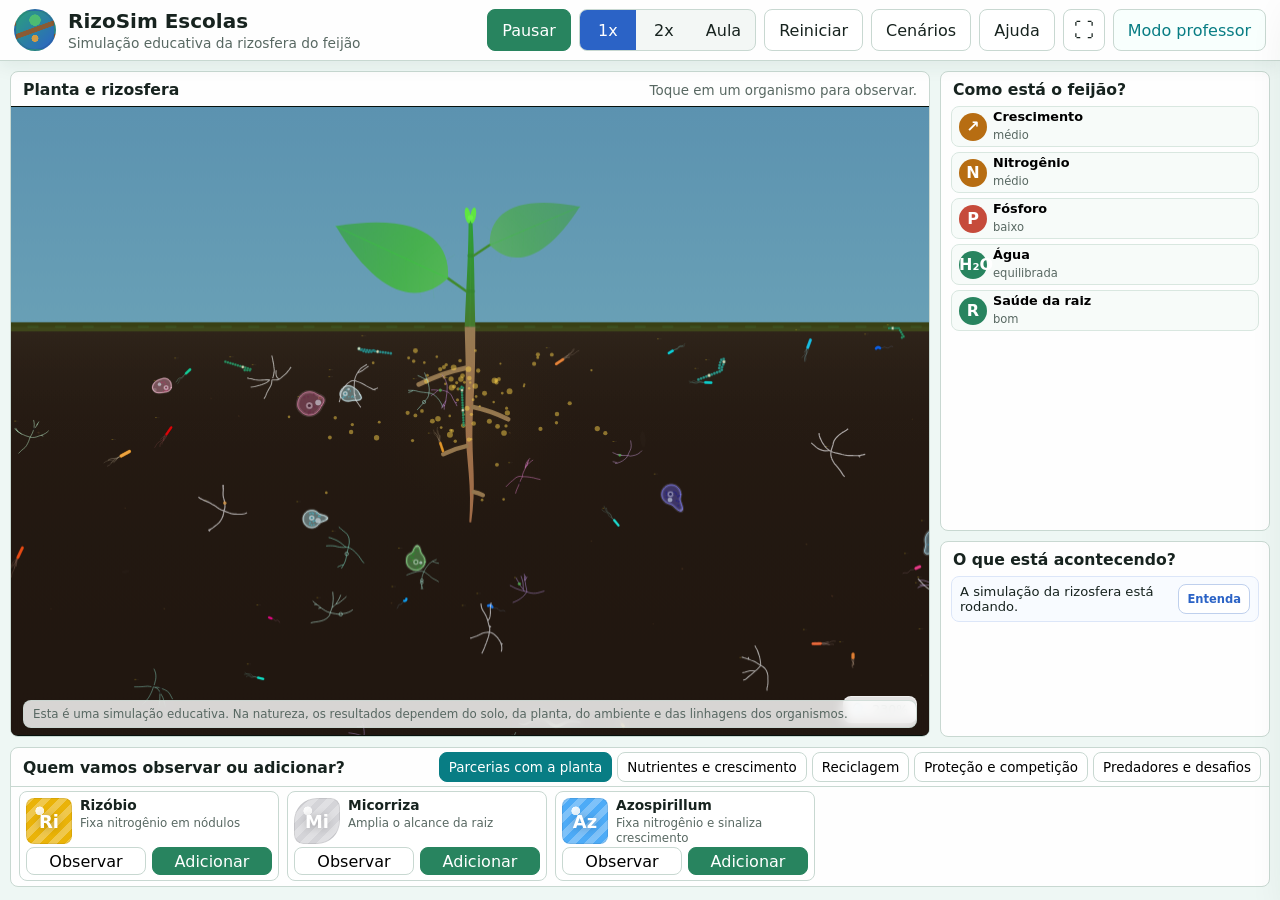
==== commit 00bb2b5f: "Imprevistos naturais (começo variado, clima e chegada de pragas), fungos recém-chegados germinam de " ====
--- a/index.html
+++ b/index.html
@@ -193,6 +193,7 @@
       <label>Luz <output id="vLI">70%</output><input id="rLI" type="range" min="0" max="100" value="70" oninput="updEnv()"></label>
       <label>UV <output id="vUV">15%</output><input id="rUV" type="range" min="0" max="100" value="15" oninput="updEnv()"></label>
       <label>Agroquímicos <output id="vTX">0%</output><input id="rTX" type="range" min="0" max="100" value="0" oninput="updEnv()"></label>
+      <label class="check-row"><input id="rImprev" type="checkbox" checked> Imprevistos naturais (veranico, chuva forte, calor, frio, chegada de patógenos e nematoides)</label>
     </div>
 
     <div class="teacher-card">
@@ -261,5 +262,6 @@
   <script src="js/ui-teacher.js"></script>
   <script src="js/tutorial.js"></script>
   <script src="js/ui-child.js"></script>
+  <script src="js/imprevistos.js"></script>
 </body>
 </html>
--- a/css/styles.css
+++ b/css/styles.css
@@ -322,6 +322,7 @@
   font-weight:700;
 }
 .disclaimer{
+  transition:opacity .8s ease;
   position:absolute;
   left:12px;
   right:12px;
@@ -683,7 +684,7 @@
 .tutorial-overlay{
   position:fixed;
   inset:0;
-  z-index:70;
+  z-index:72;   /* acima do elemento destacado (z 71): o cartão nunca fica por baixo */
   pointer-events:none;
   background:transparent;
 }
@@ -1032,3 +1033,13 @@
     transition-duration:.01ms!important;
   }
 }
+
+/* o aviso some sozinho depois de alguns segundos, sem precisar clicar */
+.disclaimer.is-faded{opacity:0;pointer-events:none}
+
+/* pipeta ativa: cursor de mira no solo e botão "Concluir" destacado */
+.canvas-shell.is-pipette #pond{cursor:copy}
+[data-add].is-active{background:var(--amber,#d97706);border-color:var(--amber,#d97706)}
+
+.check-row{display:flex;gap:8px;align-items:flex-start;line-height:1.35}
+.check-row input{margin-top:3px}
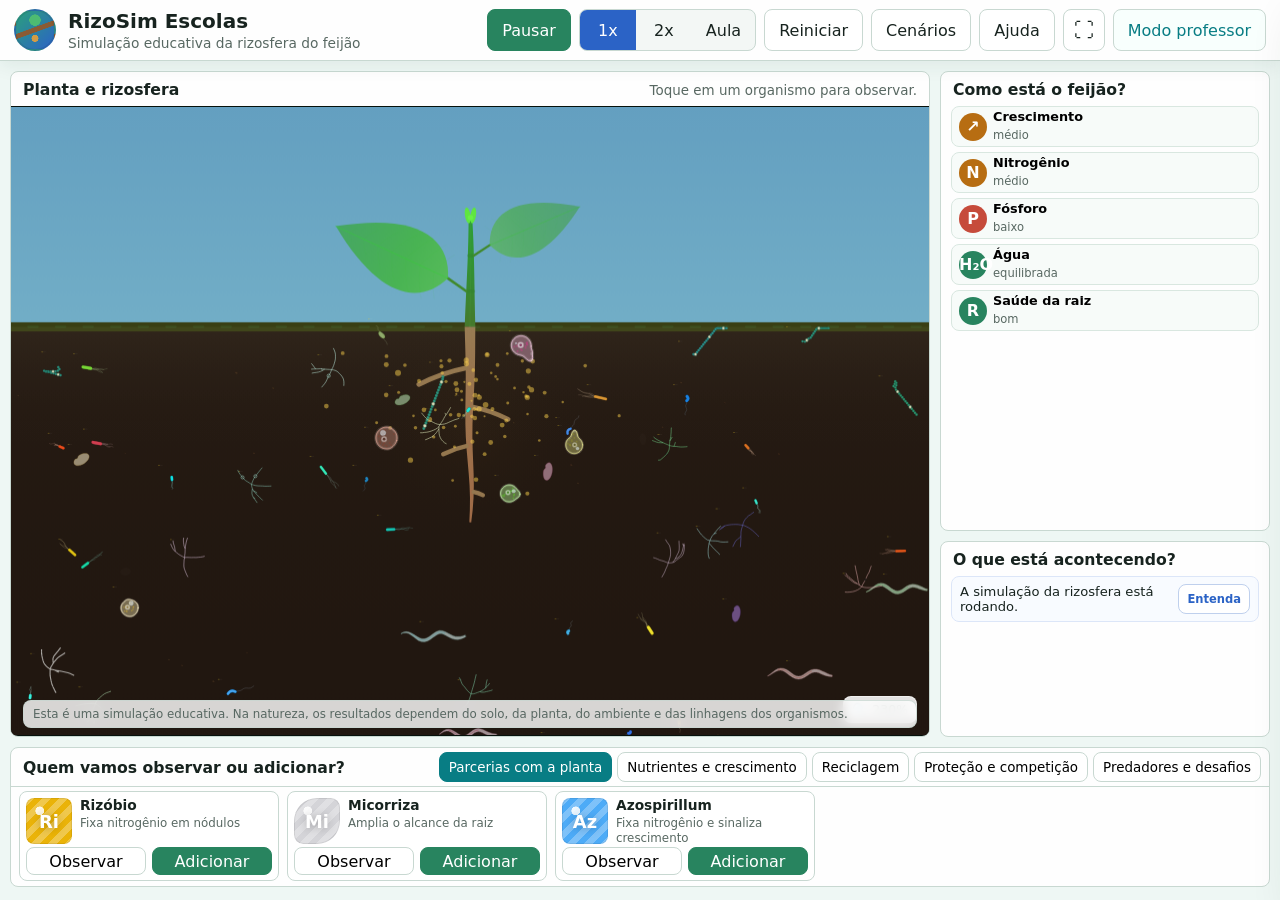
==== commit bcf2fe90: "Protozoários: flagelados (tipo Bodo/Cercomonas) e ciliados (tipo Colpoda) com corpo, nado e hábitos " ====
--- a/index.html
+++ b/index.html
@@ -251,6 +251,7 @@
   </aside>
 
   <script src="js/ameba-lite.js"></script>
+  <script src="js/protista-lite.js"></script>
   <script src="js/micelio-lite.js"></script>
   <script src="js/bacteria-lite.js"></script>
   <script src="js/nematoide-lite.js"></script>
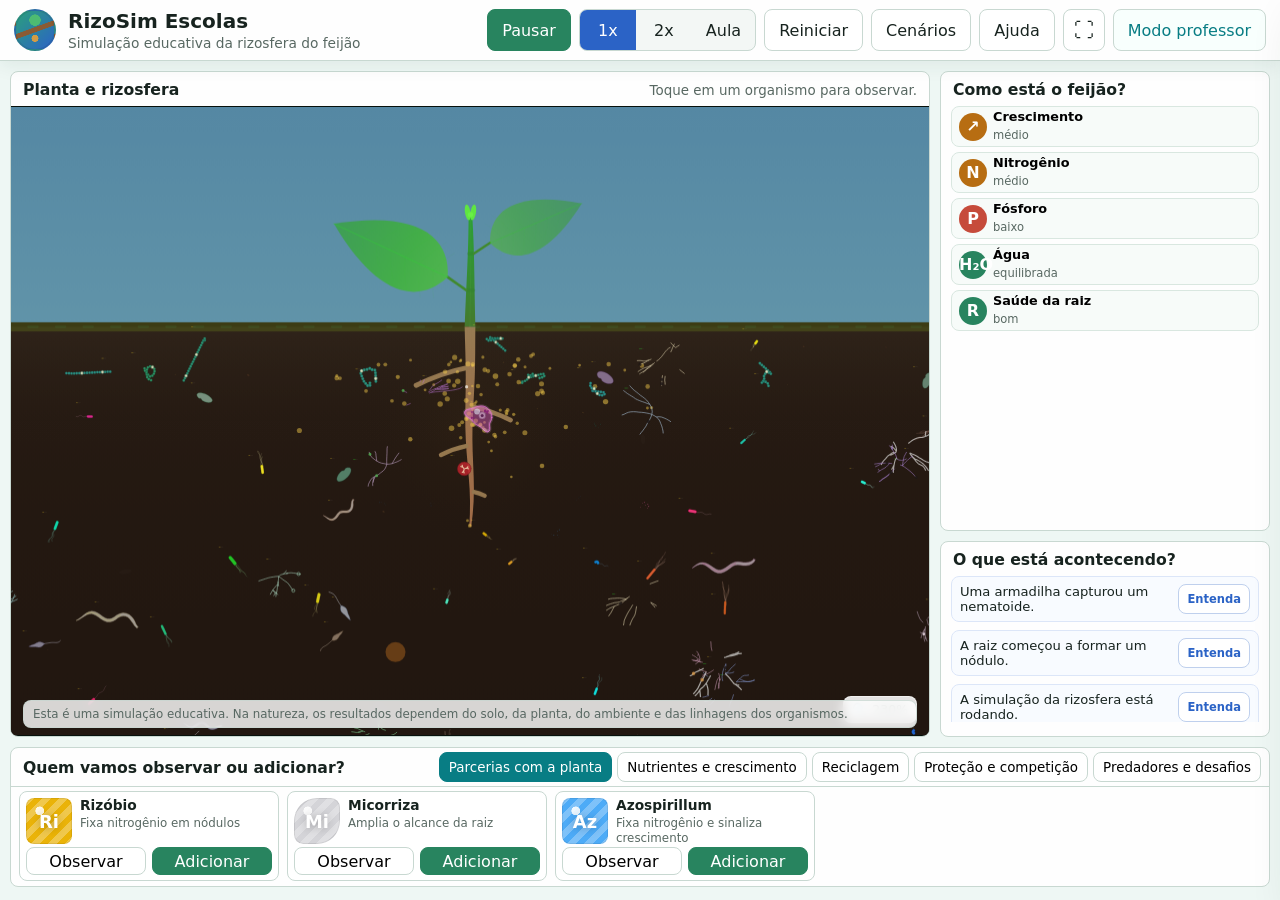
==== commit 33c4f8fe: "Modo professor com barra no topo (mapa, solo, provocar acontecimentos, imprevistos); selo do acontec" ====
--- a/index.html
+++ b/index.html
@@ -30,9 +30,37 @@
         <button id="scenarioBtn" class="command" type="button" aria-expanded="false" aria-controls="scenarioPanel">Cenários</button>
         <button id="helpBtn" class="command" type="button">Ajuda</button>
         <button id="fullscreenBtn" class="icon-command" type="button" aria-label="Tela cheia" title="Tela cheia">⛶</button>
-        <button id="teacherBtn" class="teacher-link" type="button" aria-controls="sb" aria-expanded="false">Modo professor</button>
+        <button id="teacherBtn" class="teacher-link" type="button" aria-pressed="false">Modo professor</button>
       </nav>
     </header>
+
+    <div id="teacherBar" class="teacher-bar" hidden>
+      <label class="tb-group"><span>Mapa</span><select id="selHM">
+        <option value="off">desligado</option>
+        <option value="NH4">NH4+</option>
+        <option value="NO3">NO3-</option>
+        <option value="PO4free">Fósforo livre</option>
+        <option value="Fe2">Fe2+</option>
+        <option value="Fe3">Fe3+</option>
+        <option value="organicC">Carbono orgânico</option>
+        <option value="O2">Oxigênio</option>
+      </select></label>
+      <div class="tb-group"><span>Solo</span><div class="soil-buttons" role="group" aria-label="Tipo de solo">
+        <button id="sSandy" type="button" onclick="setSoil('sandy')">Arenoso</button>
+        <button id="sLoam" class="act" type="button" onclick="setSoil('loam')">Franco</button>
+        <button id="sClay" type="button" onclick="setSoil('clay')">Argiloso</button>
+      </div></div>
+      <div class="tb-group" role="group" aria-label="Provocar acontecimento"><span>Provocar</span>
+        <button type="button" class="tb-ev" data-event="seca">☀ Veranico</button>
+        <button type="button" class="tb-ev" data-event="chuva">🌧 Chuva forte</button>
+        <button type="button" class="tb-ev" data-event="calor">🔥 Calor</button>
+        <button type="button" class="tb-ev" data-event="frio">❄ Frio</button>
+        <button type="button" class="tb-ev" data-event="patogeno">🦠 Patógenos</button>
+        <button type="button" class="tb-ev" data-event="nematoide">🪱 Nematoides</button>
+      </div>
+      <label class="tb-group check-row"><input id="rImprev" type="checkbox" checked> Imprevistos naturais</label>
+      <button id="teacherPanelBtn" class="command" type="button" aria-controls="sb" aria-expanded="false">Gráficos e controles</button>
+    </div>
 
     <main id="mainStage" class="school-grid">
       <section class="simulation-region" aria-labelledby="simTitle">
@@ -174,11 +202,6 @@
 
     <div class="teacher-card">
       <h3>Ambiente e estoques iniciais</h3>
-      <div class="soil-buttons" role="group" aria-label="Tipo de solo">
-        <button id="sSandy" type="button" onclick="setSoil('sandy')">Arenoso</button>
-        <button id="sLoam" class="act" type="button" onclick="setSoil('loam')">Franco</button>
-        <button id="sClay" type="button" onclick="setSoil('clay')">Argiloso</button>
-      </div>
       <label>Microbiota inicial <output id="vMI">1.0x</output><input id="rMI" type="range" min="0" max="4" step="0.1" value="1"></label>
       <label>C orgânico <output id="vIC">800</output><input id="rIC" type="range" min="0" max="1500" step="10" value="800"></label>
       <label>NH4+ <output id="vINH4">45</output><input id="rINH4" type="range" min="0" max="150" value="45"></label>
@@ -193,7 +216,6 @@
       <label>Luz <output id="vLI">70%</output><input id="rLI" type="range" min="0" max="100" value="70" oninput="updEnv()"></label>
       <label>UV <output id="vUV">15%</output><input id="rUV" type="range" min="0" max="100" value="15" oninput="updEnv()"></label>
       <label>Agroquímicos <output id="vTX">0%</output><input id="rTX" type="range" min="0" max="100" value="0" oninput="updEnv()"></label>
-      <label class="check-row"><input id="rImprev" type="checkbox" checked> Imprevistos naturais (veranico, chuva forte, calor, frio, chegada de patógenos e nematoides)</label>
     </div>
 
     <div class="teacher-card">
@@ -214,16 +236,6 @@
         <option value="11">Micorriza</option>
         <option value="12">Arthrobotrys</option>
       </select>
-      <select id="selHM">
-        <option value="off">Mapa de nutrientes desligado</option>
-        <option value="NH4">NH4+</option>
-        <option value="NO3">NO3-</option>
-        <option value="PO4free">Fósforo livre</option>
-        <option value="Fe2">Fe2+</option>
-        <option value="Fe3">Fe3+</option>
-        <option value="organicC">Carbono orgânico</option>
-        <option value="O2">Oxigênio</option>
-      </select>
       <p class="teacher-note">Grade: <span id="gridInfo">--</span></p>
     </div>
 
--- a/css/styles.css
+++ b/css/styles.css
@@ -1043,3 +1043,18 @@
 
 .check-row{display:flex;gap:8px;align-items:flex-start;line-height:1.35}
 .check-row input{margin-top:3px}
+
+/* barra do modo professor: mapa, solo, provocar acontecimentos */
+.teacher-bar{display:flex;flex-wrap:wrap;align-items:center;gap:8px 16px;padding:7px 14px;background:#f3f7f5;border-bottom:1px solid var(--line);font-size:.86rem;z-index:19}
+.teacher-bar[hidden]{display:none}
+.tb-group{display:flex;align-items:center;gap:6px;flex-wrap:wrap}
+.tb-group>span{font-weight:700;color:var(--muted)}
+.teacher-bar select{min-height:34px;border:1px solid var(--line);border-radius:var(--radius);background:var(--surface);padding:0 8px}
+.teacher-bar .soil-buttons{display:flex;gap:4px}
+.teacher-bar .soil-buttons button,.tb-ev{min-height:34px;border:1px solid var(--line);border-radius:var(--radius);background:var(--surface);padding:0 10px;cursor:pointer}
+.teacher-bar .soil-buttons button.act{background:var(--green);color:#fff;border-color:var(--green)}
+.tb-ev:hover{background:#e6efea}
+.teacher-bar .command{min-height:34px}
+/* selo do acontecimento em curso, sobre o solo */
+.event-badge{position:absolute;top:10px;left:50%;transform:translateX(-50%);z-index:7;padding:5px 12px;border-radius:999px;background:rgba(255,255,255,.9);border:1px solid var(--line);font-weight:700;font-size:.9rem;pointer-events:none;transition:opacity .6s ease;box-shadow:0 2px 10px rgba(0,0,0,.15)}
+.event-badge.is-hidden{opacity:0}
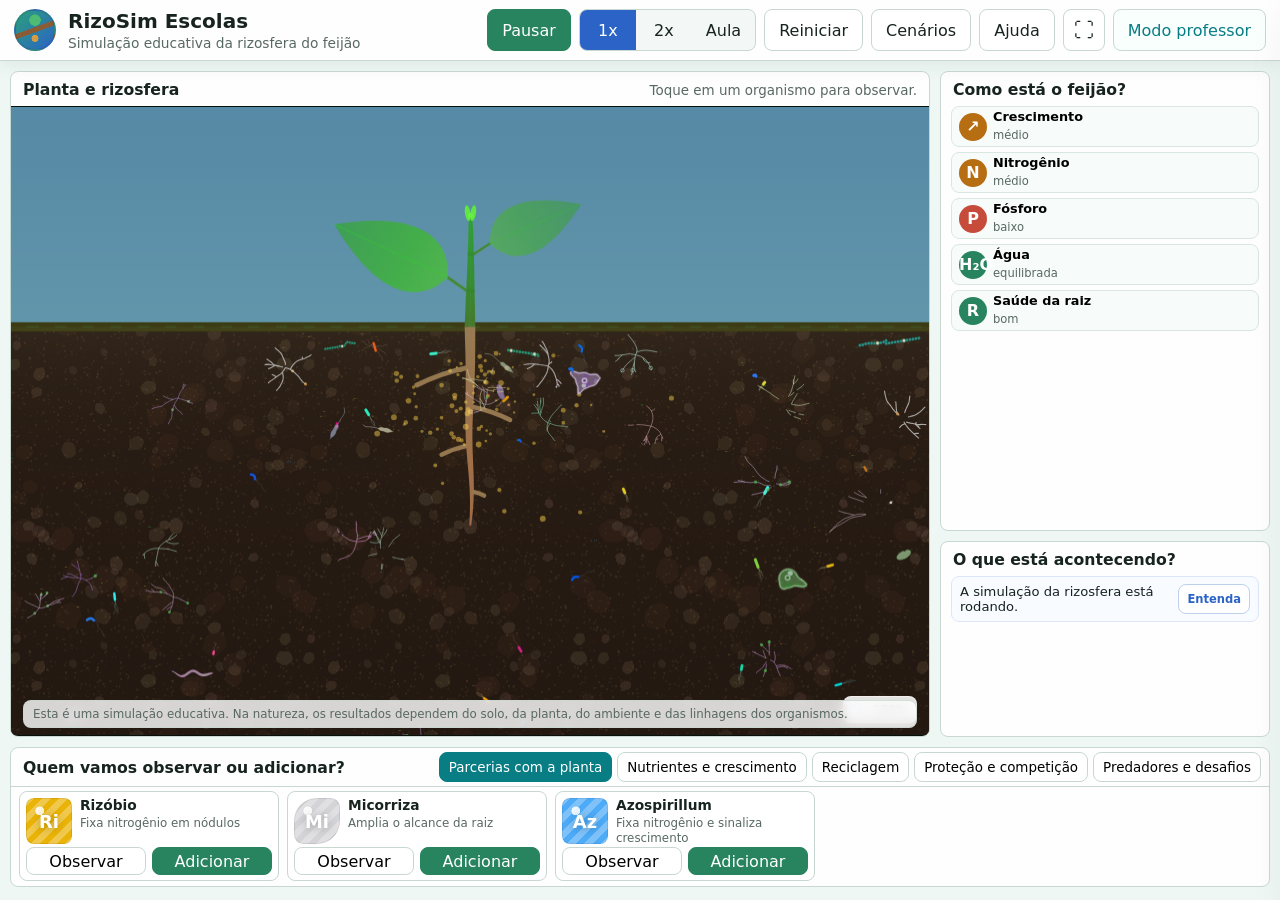
==== commit 1ae51479: "Celular/tablet: simulação em tela cheia com menu de pausa (organismos, feijão, acontecimentos, profe" ====
--- a/index.html
+++ b/index.html
@@ -5,6 +5,19 @@
   <meta name="viewport" content="width=device-width, initial-scale=1">
   <title>RizoSim Escolas</title>
   <link rel="stylesheet" href="css/styles.css">
+  <script>
+    /* Celular/tablet: simulação em tela cheia com menu de pausa (js/ui-game.js). O computador não muda.
+       ?modo=jogo ou ?modo=pagina forçam um modo; a escolha "Ver como página" fica lembrada no aparelho. */
+    (function(){
+      var q=null,pref=null;
+      try{q=new URLSearchParams(location.search).get('modo')}catch(e){}
+      try{pref=localStorage.getItem('rizosim-modo')}catch(e){}
+      var small=window.matchMedia&&matchMedia('(max-width: 900px), (max-height: 500px) and (pointer: coarse)').matches;
+      var on=q?q==='jogo':(small&&pref!=='pagina');
+      if(on)document.documentElement.classList.add('game-mode');
+      else if(small&&pref==='pagina'&&q!=='pagina')document.documentElement.classList.add('game-optout');
+    })();
+  </script>
 </head>
 <body>
   <a class="skip-link" href="#mainStage">Pular para a simulação</a>
@@ -276,5 +289,6 @@
   <script src="js/tutorial.js"></script>
   <script src="js/ui-child.js"></script>
   <script src="js/imprevistos.js"></script>
+  <script src="js/ui-game.js"></script>
 </body>
 </html>
--- a/css/styles.css
+++ b/css/styles.css
@@ -22,7 +22,8 @@
   background:var(--bg);
   color:var(--ink);
   font-family:Inter,ui-sans-serif,system-ui,-apple-system,BlinkMacSystemFont,"Segoe UI",sans-serif;
-  overflow:hidden;
+  overflow-x:hidden;
+  overflow-y:auto;   /* com a barra do professor aberta a página rola; a simulação mantém o tamanho */
 }
 button,input,select{font:inherit}
 button{touch-action:manipulation}
@@ -163,6 +164,7 @@
 
 .school-grid{
   height:calc(100dvh - 64px);
+  flex:none;
   padding:10px;
   display:grid;
   grid-template-columns:minmax(0,1fr) 330px;
@@ -1056,5 +1058,87 @@
 .tb-ev:hover{background:#e6efea}
 .teacher-bar .command{min-height:34px}
 /* selo do acontecimento em curso, sobre o solo */
-.event-badge{position:absolute;top:10px;left:50%;transform:translateX(-50%);z-index:7;padding:5px 12px;border-radius:999px;background:rgba(255,255,255,.9);border:1px solid var(--line);font-weight:700;font-size:.9rem;pointer-events:none;transition:opacity .6s ease;box-shadow:0 2px 10px rgba(0,0,0,.15)}
+.event-badge{position:absolute;top:10px;left:50%;transform:translateX(-50%);z-index:7;padding:5px 12px;border-radius:14px;max-width:calc(100% - 24px);width:max-content;text-align:center;line-height:1.3;background:rgba(255,255,255,.9);border:1px solid var(--line);font-weight:700;font-size:.9rem;pointer-events:none;transition:opacity .6s ease;box-shadow:0 2px 10px rgba(0,0,0,.15)}
 .event-badge.is-hidden{opacity:0}
+
+/* ═══ MODO TELA CHEIA (celular e tablet) — js/ui-game.js ═══
+   Tudo aqui depende de html.game-mode (ligado só em telas estreitas ou baixas com toque, ou com ?modo=jogo):
+   o layout do computador não muda. A simulação ocupa a tela; o resto fica no menu de pausa. */
+html.game-mode,
+html.game-mode body{height:100%;overflow:hidden;background:#07120d;overscroll-behavior:none}
+html.game-mode .topbar,
+html.game-mode .simulation-region > .section-label,
+html.game-mode .disclaimer{display:none}
+html.game-mode .text-alternative{position:absolute;width:1px;height:1px;overflow:hidden;clip:rect(0 0 0 0);white-space:nowrap}
+html.game-mode .school-app{min-height:0}
+html.game-mode .school-grid{display:block;height:auto;min-height:0;padding:0}
+html.game-mode .simulation-region{overflow:visible}
+/* altura "grande" (lvh): não muda quando a barra do navegador aparece/some, então a simulação não se redimensiona */
+html.game-mode #cw{position:fixed;left:0;top:0;width:100vw;height:100vh;height:100lvh;z-index:5;border:0;border-radius:0}
+html.game-mode #zi{bottom:auto;top:calc(12px + env(safe-area-inset-top));right:calc(10px + env(safe-area-inset-right))}
+html.game-mode .event-badge{top:calc(64px + env(safe-area-inset-top));font-size:.84rem}
+
+html.game-mode .game-hud{position:absolute;top:calc(8px + env(safe-area-inset-top));left:calc(8px + env(safe-area-inset-left));z-index:9;display:flex;gap:8px}
+html.game-mode .hud-btn{min-width:46px;height:46px;padding:0;border-radius:12px;border:1px solid rgba(255,255,255,.35);background:rgba(10,24,18,.62);color:#fff;font-size:1.25rem;font-weight:700;line-height:1;cursor:pointer;-webkit-backdrop-filter:blur(4px);backdrop-filter:blur(4px)}
+html.game-mode .hud-menu{font-size:1.45rem}
+html.game-mode .hud-speed{min-width:58px;padding:0 10px;font-size:.95rem}
+
+/* faixas de baixo: position fixed acompanha a parte visível da tela (barra do navegador) */
+html.game-mode .game-ticker,
+html.game-mode .game-pipette{position:fixed;left:50%;transform:translateX(-50%);bottom:calc(12px + env(safe-area-inset-bottom));z-index:9;max-width:calc(100% - 24px);width:max-content}
+html.game-mode .game-ticker{padding:9px 14px;border-radius:14px;border:1px solid var(--line);background:rgba(255,255,255,.93);color:var(--ink);font-size:.86rem;font-weight:600;text-align:left;box-shadow:0 4px 16px rgba(0,0,0,.25);cursor:pointer;transition:opacity .6s ease}
+html.game-mode .game-ticker::after{content:"  Entenda ›";color:var(--blue);font-weight:800;white-space:nowrap}
+html.game-mode .game-ticker.is-out{opacity:0;pointer-events:none}
+html.game-mode .game-pipette{display:flex;align-items:center;gap:10px;padding:6px 6px 6px 14px;border-radius:14px;background:var(--teal);color:#fff;font-weight:700;font-size:.88rem;box-shadow:0 4px 16px rgba(0,0,0,.3)}
+html.game-mode .game-pipette[hidden],
+html.game-mode .game-ticker[hidden]{display:none}
+html.game-mode .game-pipette button{min-height:40px;padding:0 14px;border:0;border-radius:10px;background:#fff;color:var(--teal);font-weight:800}
+html.game-mode .game-pipette:not([hidden]) ~ .game-ticker{bottom:calc(68px + env(safe-area-inset-bottom))}
+html.game-mode .selected-bubble{position:fixed;left:calc(10px + env(safe-area-inset-left));right:auto;bottom:calc(12px + env(safe-area-inset-bottom));max-width:min(380px,calc(100vw - 20px))}
+html.game-mode .selected-bubble:not([hidden]) ~ .game-ticker{display:none}
+
+/* menu de pausa */
+html.game-mode .game-menu{position:fixed;inset:0;z-index:40;display:flex;flex-direction:column;background:rgba(9,22,17,.74);-webkit-backdrop-filter:blur(3px);backdrop-filter:blur(3px);padding:env(safe-area-inset-top) env(safe-area-inset-right) 0 env(safe-area-inset-left)}
+html.game-mode .game-menu[hidden]{display:none}
+html.game-mode .gm-head{display:flex;align-items:center;justify-content:space-between;gap:10px;padding:10px 12px;color:#fff}
+html.game-mode .gm-title strong{display:block;font-size:1.05rem}
+html.game-mode .gm-title span{font-size:.8rem;opacity:.8}
+html.game-mode .gm-continue{min-height:46px;padding:0 18px;border:0;border-radius:12px;background:var(--green);color:#fff;font-weight:800;font-size:1rem;cursor:pointer}
+html.game-mode .gm-tabs{display:flex;flex-wrap:wrap;gap:6px;padding:0 12px 10px}
+html.game-mode .gm-tabs button{flex:0 0 auto;min-height:40px;padding:0 13px;border-radius:999px;border:1px solid rgba(255,255,255,.35);background:rgba(255,255,255,.08);color:#fff;font-weight:700;font-size:.88rem;cursor:pointer}
+html.game-mode .gm-tabs button[aria-selected="true"]{background:#fff;color:var(--ink);border-color:#fff}
+/* celular deitado: cabeçalho do menu mais baixo, sobra mais espaço para o conteúdo */
+@media (max-height:500px){
+  html.game-mode .gm-head{padding:6px 12px}
+  html.game-mode .gm-title span{display:none}
+  html.game-mode .gm-continue{min-height:40px}
+  html.game-mode .gm-tabs{flex-wrap:nowrap;overflow-x:auto;padding-bottom:8px}
+  html.game-mode .gm-tabs button{min-height:36px}
+}
+html.game-mode .gm-body{flex:1;min-height:0;overflow:auto;-webkit-overflow-scrolling:touch;background:var(--bg);border-radius:14px 14px 0 0;padding:12px 12px calc(18px + env(safe-area-inset-bottom))}
+html.game-mode .gm-pane[hidden]{display:none}
+html.game-mode .gm-action{display:block;width:100%;min-height:48px;margin:0 0 10px;padding:0 14px;border:1px solid var(--line);border-radius:12px;background:#fff;color:var(--ink);font-weight:700;font-size:.98rem;text-align:left;cursor:pointer}
+html.game-mode .gm-quiet{color:var(--muted);font-weight:600}
+html.game-mode .gm-note{margin:4px 2px 12px;color:var(--muted);font-size:.84rem}
+
+/* painéis originais dentro do menu: lista vertical, sem rolagem lateral nem altura fixa */
+html.game-mode .gm-pane .organisms-region,
+html.game-mode .gm-pane .bean-region,
+html.game-mode .gm-pane .events-region{display:block;height:auto;max-height:none;overflow:visible;border:0;background:none}
+html.game-mode .gm-pane .organism-head{display:block;padding:0;border:0}
+html.game-mode .gm-pane .section-label{padding:0 2px 8px}
+html.game-mode .gm-pane .category-tabs{flex-wrap:wrap;padding:0 0 10px}
+html.game-mode .gm-pane .category-tabs button{min-height:40px}
+html.game-mode .gm-pane .organism-cards{grid-auto-flow:row;grid-auto-columns:auto;grid-template-columns:repeat(auto-fill,minmax(240px,1fr));overflow:visible;padding:0}
+html.game-mode .gm-pane .card-actions button{min-height:44px}
+html.game-mode .gm-pane .indicator-stack{grid-template-columns:repeat(auto-fill,minmax(150px,1fr));overflow:visible;padding:0}
+html.game-mode .gm-pane .child-events{max-height:none;overflow:visible;padding:0}
+html.game-mode .gm-pane .child-events p{font-size:.9rem}
+html.game-mode .gm-pane .understand-btn{min-height:40px;padding:0 12px}
+html.game-mode .gm-pane .teacher-bar{position:static;margin:0 0 12px;border:1px solid var(--line);border-radius:12px;background:#fff;padding:10px 12px}
+html.game-mode .gm-pane .teacher-bar[hidden]{display:none}
+html.game-mode .gm-pane .teacher-bar button,
+html.game-mode .gm-pane .teacher-bar select{min-height:40px}
+
+/* celular em modo página (escolhido no menu): atalho para voltar à tela cheia */
+.game-return{position:fixed;right:12px;bottom:calc(12px + env(safe-area-inset-bottom));z-index:30;min-height:44px;padding:0 14px;border-radius:999px;border:1px solid var(--line);background:#fff;color:var(--teal);font-weight:800;box-shadow:0 4px 14px rgba(0,0,0,.2)}
